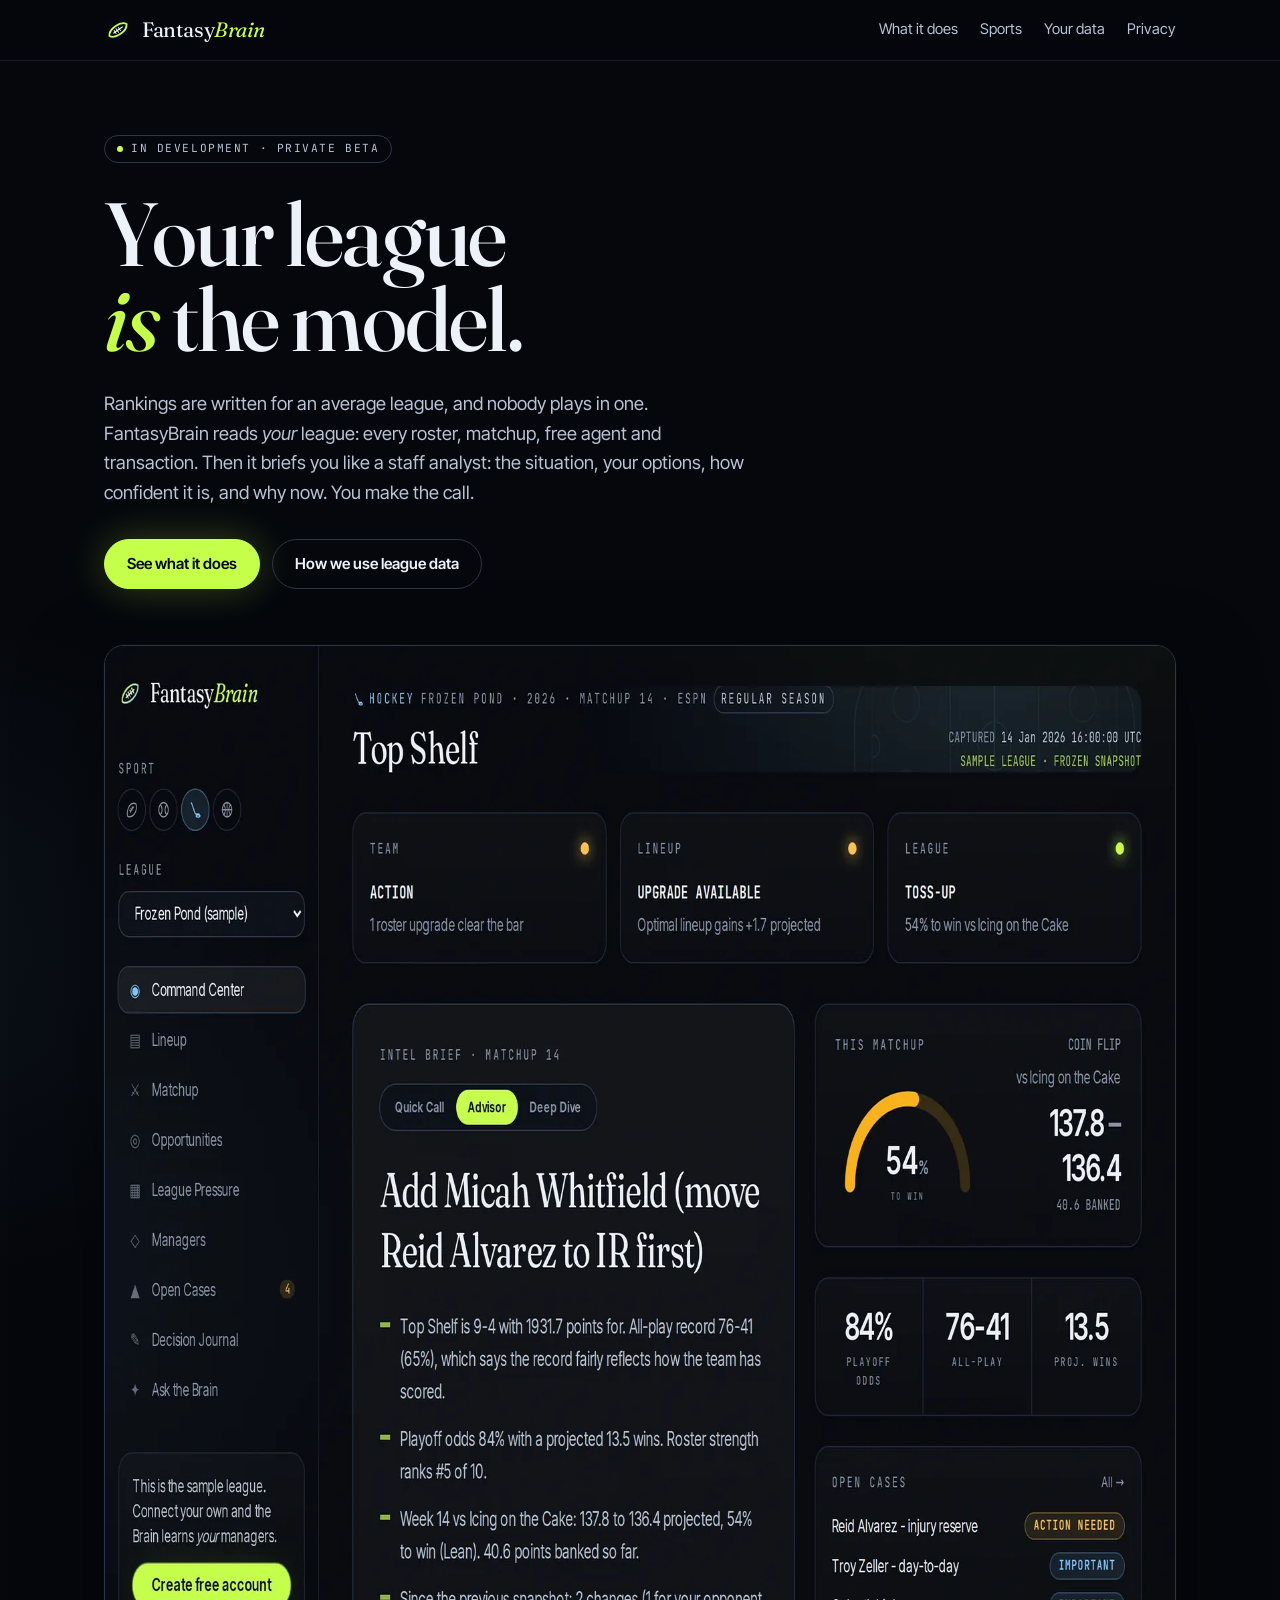
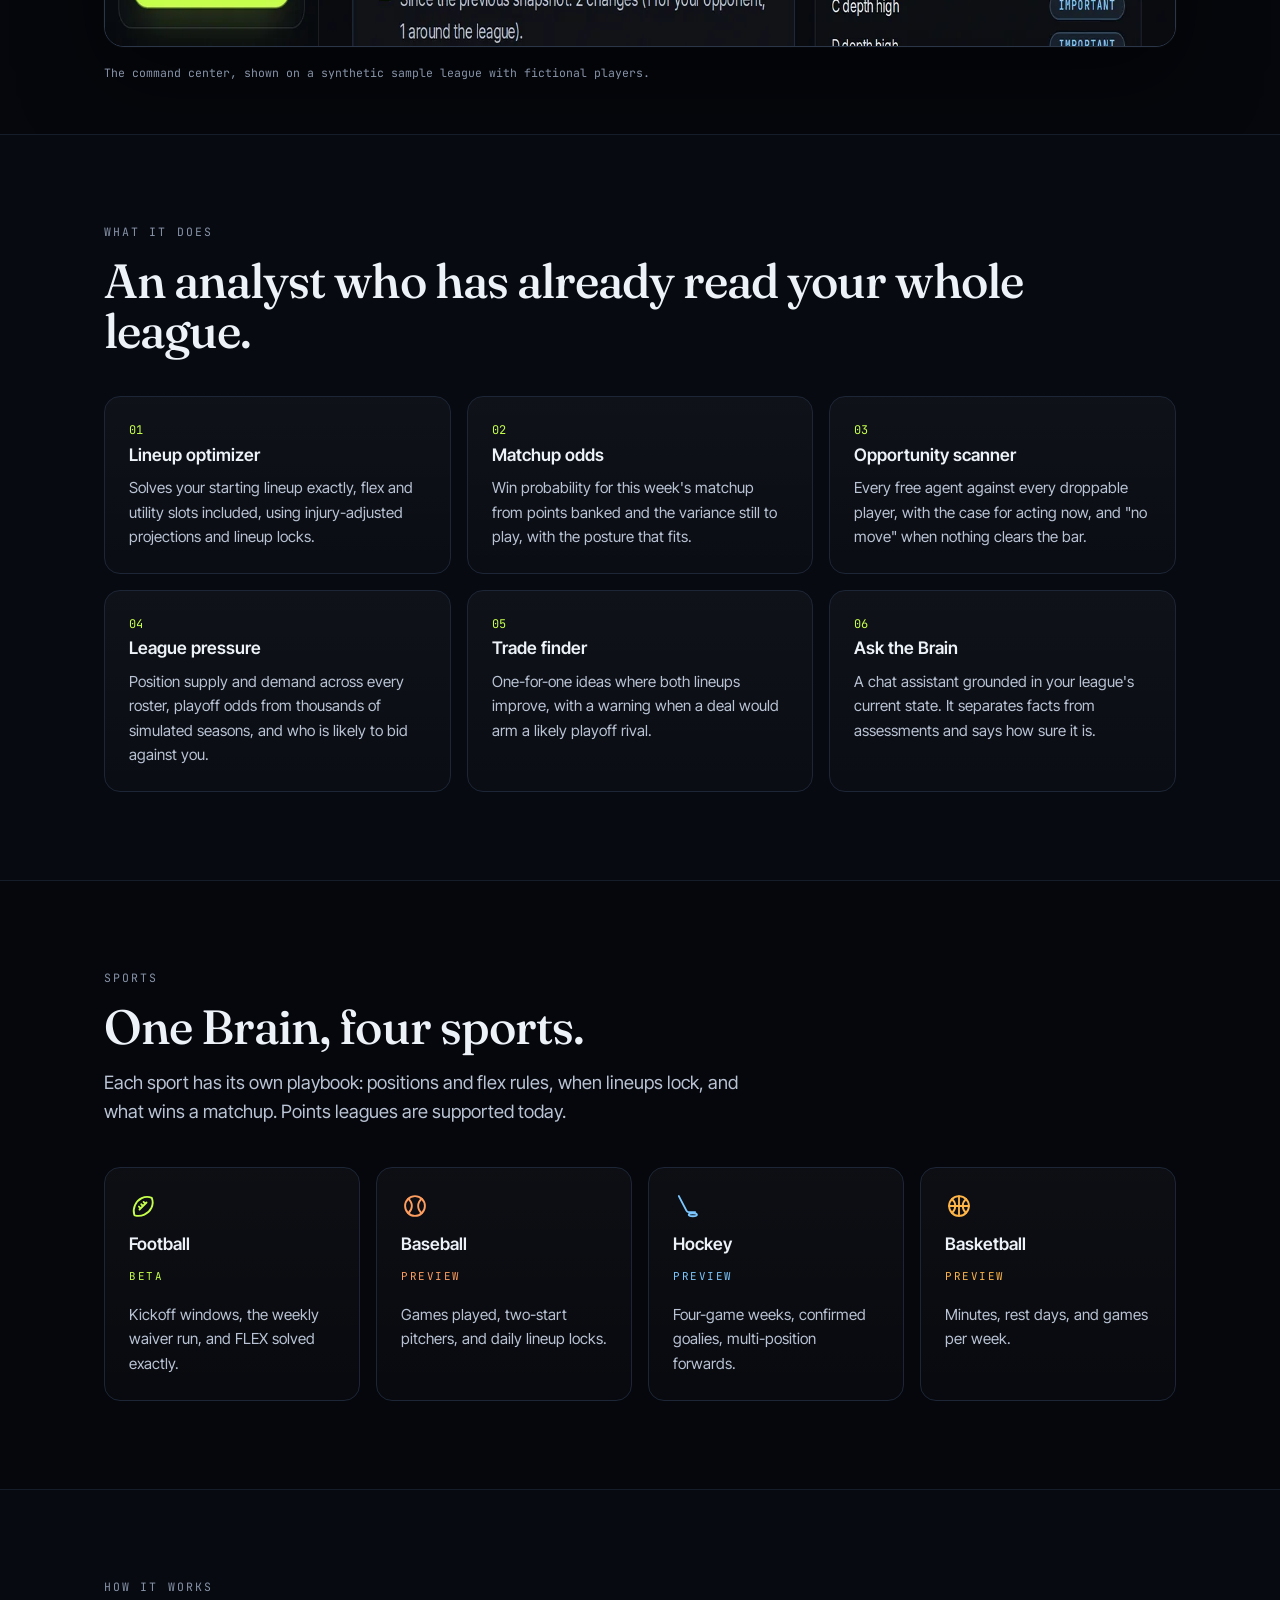
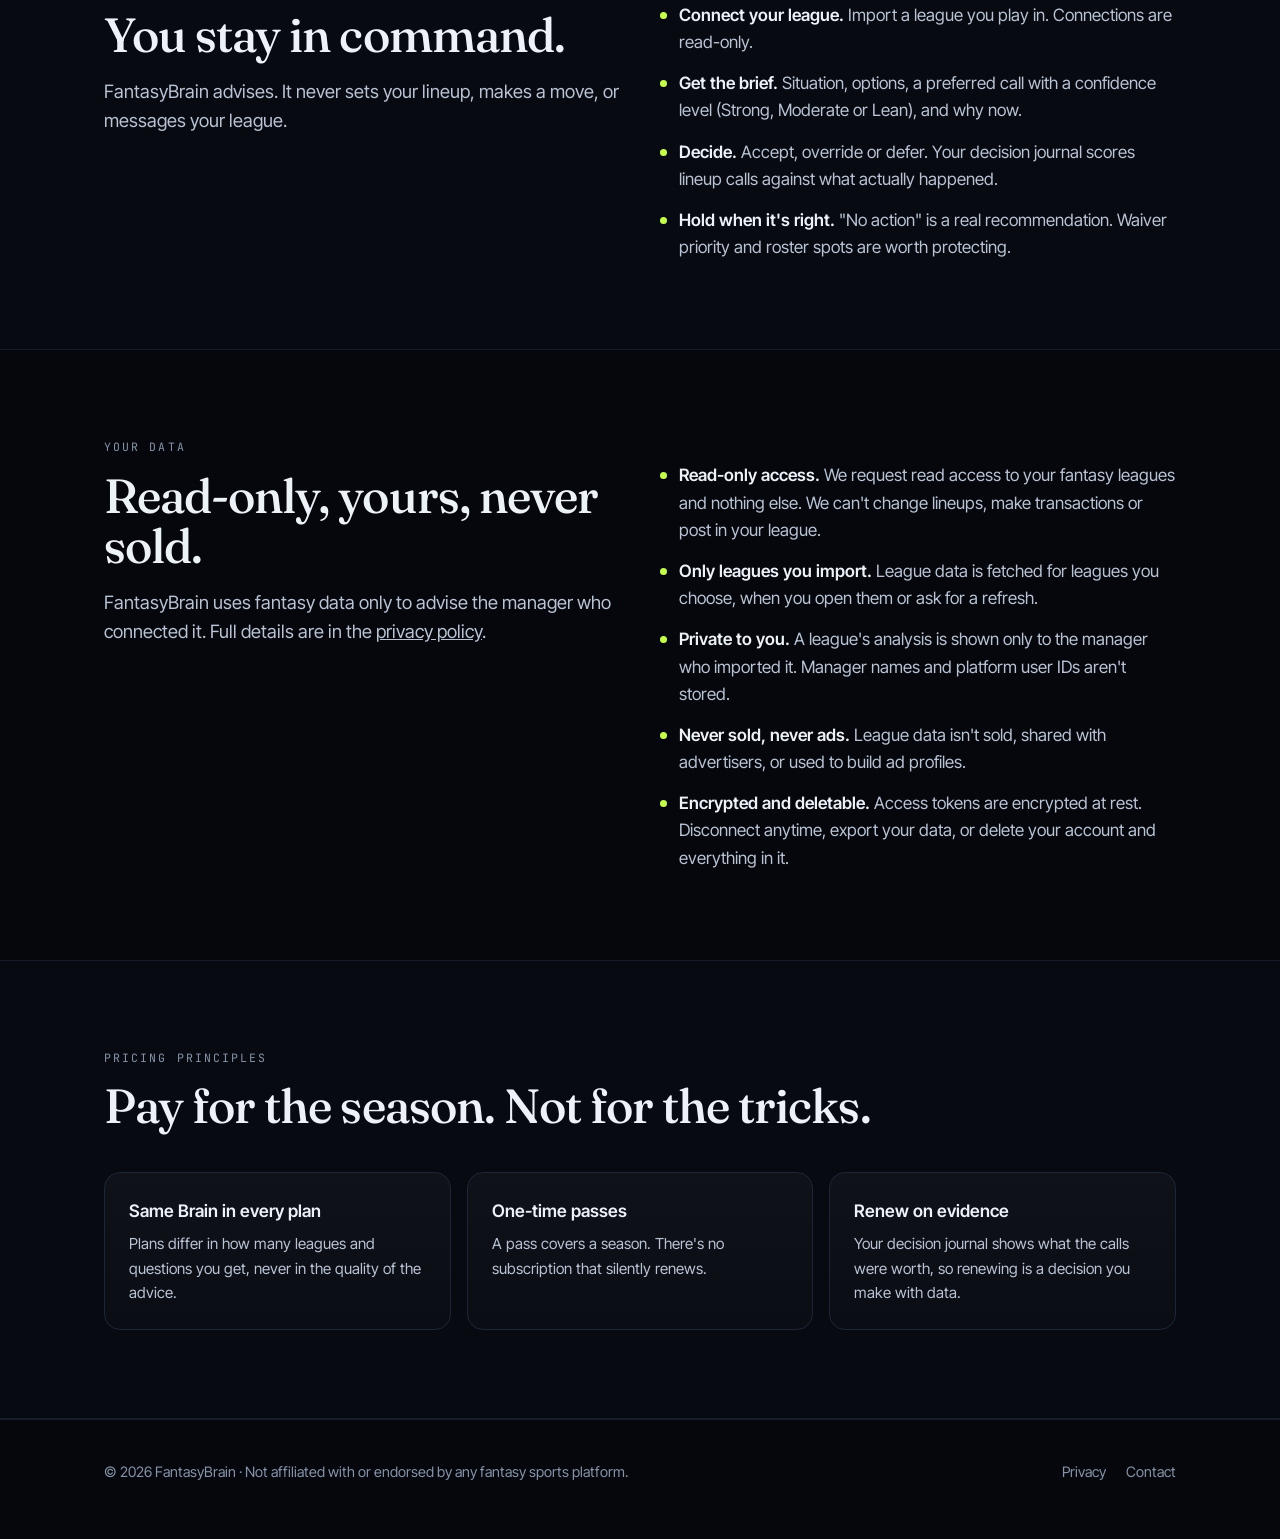
==== index.html @ 8233f957 "Publish the FantasyBrain landing site" ====
<!doctype html>
<html lang="en">
  <head>
    <meta charset="utf-8" />
    <meta name="viewport" content="width=device-width, initial-scale=1" />
    <title>FantasyBrain · League intelligence for fantasy managers</title>
    <meta
      name="description"
      content="FantasyBrain is an analyst for your own fantasy league. It reads your league's rosters, matchups and free agents, then briefs you: lineup calls, win probability, waiver and trade ideas. You make every decision."
    />
    <meta property="og:title" content="FantasyBrain · Your league is the model" />
    <meta property="og:description" content="League intelligence for fantasy football, baseball, hockey and basketball managers." />
    <meta property="og:type" content="website" />
    <meta property="og:image" content="assets/war-room.jpg" />
    <meta name="theme-color" content="#05070c" />
    <link rel="icon" href="favicon.svg" type="image/svg+xml" />
    <link rel="preconnect" href="https://fonts.googleapis.com" />
    <link rel="preconnect" href="https://fonts.gstatic.com" crossorigin />
    <link
      href="https://fonts.googleapis.com/css2?family=Fraunces:ital,opsz,wght@0,9..144,400..600;1,9..144,400..600&family=Inter+Tight:wght@400;500;600&family=JetBrains+Mono:wght@400;500&display=swap"
      rel="stylesheet"
    />
    <link rel="stylesheet" href="styles.css" />
  </head>
  <body>
    <header class="nav">
      <div class="wrap">
        <a class="brand" href="./" aria-label="FantasyBrain home">
          <img src="favicon.svg" width="28" height="28" alt="" />
          <span>Fantasy<em>Brain</em></span>
        </a>
        <nav class="nav-links" aria-label="Sections">
          <a class="optional" href="#what">What it does</a>
          <a class="optional" href="#sports">Sports</a>
          <a href="#data">Your data</a>
          <a href="privacy.html">Privacy</a>
        </nav>
      </div>
    </header>

    <main id="main">
      <section class="hero">
        <div class="wrap">
          <span class="pill"><span class="dot"></span>In development · private beta</span>
          <h1 style="margin-top: 28px">
            Your league<br />
            <span class="accent">is</span> the model.
          </h1>
          <p class="lede" style="margin-top: 28px">
            Rankings are written for an average league, and nobody plays in one. FantasyBrain reads <em>your</em> league: every roster, matchup, free
            agent and transaction. Then it briefs you like a staff analyst: the situation, your options, how confident it is, and why now. You make the
            call.
          </p>
          <div class="actions">
            <a class="btn btn-primary" href="#what">See what it does</a>
            <a class="btn" href="#data">How we use league data</a>
          </div>
          <figure class="shot" style="margin-left: 0; margin-right: 0">
            <picture>
              <source srcset="assets/war-room.webp" type="image/webp" />
              <img
                src="assets/war-room.jpg"
                width="1600"
                height="1000"
                alt="The FantasyBrain command center for a sample hockey league: a recommended roster move, a 54% win probability for this matchup, playoff odds and open injury cases."
                loading="eager"
              />
            </picture>
          </figure>
          <p class="caption">The command center, shown on a synthetic sample league with fictional players.</p>
        </div>
      </section>

      <section id="what" class="band">
        <div class="wrap">
          <div class="eyebrow">What it does</div>
          <h2 style="margin-top: 14px">An analyst who has already read your whole league.</h2>
          <div class="grid grid-3">
            <div class="card">
              <div class="num">01</div>
              <h3>Lineup optimizer</h3>
              <p>Solves your starting lineup exactly, flex and utility slots included, using injury-adjusted projections and lineup locks.</p>
            </div>
            <div class="card">
              <div class="num">02</div>
              <h3>Matchup odds</h3>
              <p>Win probability for this week's matchup from points banked and the variance still to play, with the posture that fits.</p>
            </div>
            <div class="card">
              <div class="num">03</div>
              <h3>Opportunity scanner</h3>
              <p>Every free agent against every droppable player, with the case for acting now, and "no move" when nothing clears the bar.</p>
            </div>
            <div class="card">
              <div class="num">04</div>
              <h3>League pressure</h3>
              <p>Position supply and demand across every roster, playoff odds from thousands of simulated seasons, and who is likely to bid against you.</p>
            </div>
            <div class="card">
              <div class="num">05</div>
              <h3>Trade finder</h3>
              <p>One-for-one ideas where both lineups improve, with a warning when a deal would arm a likely playoff rival.</p>
            </div>
            <div class="card">
              <div class="num">06</div>
              <h3>Ask the Brain</h3>
              <p>A chat assistant grounded in your league's current state. It separates facts from assessments and says how sure it is.</p>
            </div>
          </div>
        </div>
      </section>

      <section id="sports">
        <div class="wrap">
          <div class="eyebrow">Sports</div>
          <h2 style="margin-top: 14px">One Brain, four sports.</h2>
          <p class="lede" style="margin-top: 16px">
            Each sport has its own playbook: positions and flex rules, when lineups lock, and what wins a matchup. Points leagues are supported today.
          </p>
          <div class="grid grid-4">
            <div class="card sport" style="color: var(--signal)">
              <svg viewBox="0 0 24 24" aria-hidden="true" fill="none" stroke="currentColor" stroke-width="1.6" stroke-linecap="round" stroke-linejoin="round">
                <path d="M4.5 19.5c-1.6-5.4 1.2-11.7 6.4-14.2 2.7-1.3 5.9-1.4 8.6-.3 1.1 2.7 1 5.9-.3 8.6-2.5 5.2-8.8 8-14.2 6.4Z" />
                <path d="m9 15 6-6M10.5 10.5l1.5 1.5M12.5 8.5l1.5 1.5M8.5 12.5l1.5 1.5" />
              </svg>
              <h3 style="color: var(--paper)">Football</h3>
              <span class="status">Beta</span>
              <p>Kickoff windows, the weekly waiver run, and FLEX solved exactly.</p>
            </div>
            <div class="card sport" style="color: var(--clay)">
              <svg viewBox="0 0 24 24" aria-hidden="true" fill="none" stroke="currentColor" stroke-width="1.6" stroke-linecap="round" stroke-linejoin="round">
                <circle cx="12" cy="12" r="8.5" />
                <path d="M6.2 5.8c2 1.7 3.1 3.8 3.1 6.2s-1.1 4.5-3.1 6.2M17.8 5.8c-2 1.7-3.1 3.8-3.1 6.2s1.1 4.5 3.1 6.2" />
              </svg>
              <h3 style="color: var(--paper)">Baseball</h3>
              <span class="status">Preview</span>
              <p>Games played, two-start pitchers, and daily lineup locks.</p>
            </div>
            <div class="card sport" style="color: var(--ice)">
              <svg viewBox="0 0 24 24" aria-hidden="true" fill="none" stroke="currentColor" stroke-width="1.6" stroke-linecap="round" stroke-linejoin="round">
                <path d="M5 3.5 11.5 16c.4.8 1.2 1.2 2 1.2H19" />
                <ellipse cx="17" cy="19.5" rx="3.5" ry="1.3" />
              </svg>
              <h3 style="color: var(--paper)">Hockey</h3>
              <span class="status">Preview</span>
              <p>Four-game weeks, confirmed goalies, multi-position forwards.</p>
            </div>
            <div class="card sport" style="color: var(--hardwood)">
              <svg viewBox="0 0 24 24" aria-hidden="true" fill="none" stroke="currentColor" stroke-width="1.6" stroke-linecap="round" stroke-linejoin="round">
                <circle cx="12" cy="12" r="8.5" />
                <path d="M3.5 12h17M12 3.5v17M6 6c1.8 1.6 2.8 3.7 2.8 6S7.8 16.4 6 18M18 6c-1.8 1.6-2.8 3.7-2.8 6s1 4.4 2.8 6" />
              </svg>
              <h3 style="color: var(--paper)">Basketball</h3>
              <span class="status">Preview</span>
              <p>Minutes, rest days, and games per week.</p>
            </div>
          </div>
        </div>
      </section>

      <section class="band">
        <div class="wrap split">
          <div>
            <div class="eyebrow">How it works</div>
            <h2 style="margin-top: 14px">You stay in command.</h2>
            <p class="lede" style="margin-top: 16px">FantasyBrain advises. It never sets your lineup, makes a move, or messages your league.</p>
          </div>
          <ul class="checks">
            <li><span><strong>Connect your league.</strong> Import a league you play in. Connections are read-only.</span></li>
            <li><span><strong>Get the brief.</strong> Situation, options, a preferred call with a confidence level (Strong, Moderate or Lean), and why now.</span></li>
            <li><span><strong>Decide.</strong> Accept, override or defer. Your decision journal scores lineup calls against what actually happened.</span></li>
            <li><span><strong>Hold when it's right.</strong> "No action" is a real recommendation. Waiver priority and roster spots are worth protecting.</span></li>
          </ul>
        </div>
      </section>

      <section id="data">
        <div class="wrap split">
          <div>
            <div class="eyebrow">Your data</div>
            <h2 style="margin-top: 14px">Read-only, yours, never sold.</h2>
            <p class="lede" style="margin-top: 16px">
              FantasyBrain uses fantasy data only to advise the manager who connected it. Full details are in the <a href="privacy.html">privacy policy</a>.
            </p>
          </div>
          <ul class="checks">
            <li>
              <span><strong>Read-only access.</strong> We request read access to your fantasy leagues and nothing else. We can't change lineups, make transactions or post in your league.</span>
            </li>
            <li><span><strong>Only leagues you import.</strong> League data is fetched for leagues you choose, when you open them or ask for a refresh.</span></li>
            <li><span><strong>Private to you.</strong> A league's analysis is shown only to the manager who imported it. Manager names and platform user IDs aren't stored.</span></li>
            <li><span><strong>Never sold, never ads.</strong> League data isn't sold, shared with advertisers, or used to build ad profiles.</span></li>
            <li><span><strong>Encrypted and deletable.</strong> Access tokens are encrypted at rest. Disconnect anytime, export your data, or delete your account and everything in it.</span></li>
          </ul>
        </div>
      </section>

      <section class="band">
        <div class="wrap">
          <div class="eyebrow">Pricing principles</div>
          <h2 style="margin-top: 14px">Pay for the season. Not for the tricks.</h2>
          <div class="grid grid-3">
            <div class="card">
              <h3>Same Brain in every plan</h3>
              <p>Plans differ in how many leagues and questions you get, never in the quality of the advice.</p>
            </div>
            <div class="card">
              <h3>One-time passes</h3>
              <p>A pass covers a season. There's no subscription that silently renews.</p>
            </div>
            <div class="card">
              <h3>Renew on evidence</h3>
              <p>Your decision journal shows what the calls were worth, so renewing is a decision you make with data.</p>
            </div>
          </div>
        </div>
      </section>
    </main>

    <footer>
      <div class="wrap">
        <span>© 2026 FantasyBrain · Not affiliated with or endorsed by any fantasy sports platform.</span>
        <nav aria-label="Footer">
          <a href="privacy.html">Privacy</a>
          <a href="https://github.com/fantasybrainproject">Contact</a>
        </nav>
      </div>
    </footer>
  </body>
</html>
---- styles.css ----
:root {
  --ink-950: #05070c;
  --ink-900: #0a0e16;
  --ink-800: #131a27;
  --line: #1d2636;
  --line-strong: #2b3649;
  --fog: #8793a8;
  --mist: #b9c3d4;
  --paper: #edf1f8;
  --signal: #c6ff4a;
  --ice: #7cc7ff;
  --clay: #ff9e5e;
  --hardwood: #ffb547;
  --display: "Fraunces", ui-serif, Georgia, serif;
  --sans: "Inter Tight", ui-sans-serif, system-ui, sans-serif;
  --mono: "JetBrains Mono", ui-monospace, SFMono-Regular, monospace;
  color-scheme: dark;
}

* {
  box-sizing: border-box;
}

html {
  scroll-behavior: smooth;
}

body {
  margin: 0;
  background: var(--ink-950);
  color: var(--paper);
  font-family: var(--sans);
  font-size: 17px;
  line-height: 1.6;
  -webkit-font-smoothing: antialiased;
  background-image:
    radial-gradient(60rem 40rem at 85% -10%, rgb(198 255 74 / 0.07), transparent 60%),
    radial-gradient(50rem 36rem at -10% 20%, rgb(124 199 255 / 0.06), transparent 60%);
  background-repeat: no-repeat;
}

a {
  color: inherit;
}

img {
  max-width: 100%;
  display: block;
}

.wrap {
  max-width: 1120px;
  margin: 0 auto;
  padding: 0 16px;
}

@media (min-width: 640px) {
  .wrap {
    padding: 0 24px;
  }
}

/* Nav */
.nav {
  position: sticky;
  top: 0;
  z-index: 10;
  background: rgb(5 7 12 / 0.75);
  backdrop-filter: blur(14px);
  border-bottom: 1px solid rgb(29 38 54 / 0.7);
}
.nav .wrap {
  display: flex;
  align-items: center;
  justify-content: space-between;
  gap: 16px;
  height: 60px;
}
.brand {
  display: flex;
  align-items: center;
  gap: 10px;
  text-decoration: none;
  font-family: var(--display);
  font-size: 1.3rem;
  letter-spacing: -0.02em;
}
.brand em {
  color: var(--signal);
}
.nav-links {
  display: flex;
  gap: 22px;
  font-size: 0.92rem;
  color: var(--mist);
}
.nav-links a {
  text-decoration: none;
}
.nav-links a:hover {
  color: var(--paper);
}
@media (max-width: 640px) {
  .nav-links .optional {
    display: none;
  }
}

/* Type */
.eyebrow {
  font-family: var(--mono);
  font-size: 0.72rem;
  letter-spacing: 0.18em;
  text-transform: uppercase;
  color: var(--fog);
}
h1,
h2,
h3 {
  font-family: var(--display);
  font-weight: 500;
  letter-spacing: -0.02em;
  margin: 0;
}
h1 {
  font-size: clamp(2.8rem, 8vw, 5.6rem);
  line-height: 0.95;
}
h2 {
  font-size: clamp(2rem, 4.5vw, 3rem);
  line-height: 1.05;
}
h3 {
  font-family: var(--sans);
  font-weight: 600;
  font-size: 1.08rem;
  letter-spacing: 0;
}
.accent {
  font-style: italic;
  color: var(--signal);
}
.lede {
  color: var(--mist);
  font-size: 1.15rem;
  max-width: 40rem;
}
.muted {
  color: var(--fog);
}

/* Buttons */
.btn {
  display: inline-flex;
  align-items: center;
  gap: 8px;
  border-radius: 999px;
  padding: 12px 22px;
  font-weight: 600;
  font-size: 0.95rem;
  text-decoration: none;
  border: 1px solid var(--line-strong);
  transition: border-color 0.2s, transform 0.2s;
}
.btn:hover {
  border-color: var(--fog);
}
.btn-primary {
  background: var(--signal);
  color: var(--ink-950);
  border-color: var(--signal);
  box-shadow: 0 0 40px rgb(198 255 74 / 0.25);
}
.btn-primary:hover {
  transform: translateY(-1px);
  border-color: var(--signal);
}

/* Sections */
section {
  padding: 88px 0;
}
.hero {
  padding: 72px 0 40px;
}
.hero .actions {
  display: flex;
  flex-wrap: wrap;
  gap: 12px;
  margin-top: 32px;
}
.pill {
  display: inline-flex;
  align-items: center;
  gap: 8px;
  border-radius: 999px;
  padding: 4px 12px;
  border: 1px solid var(--line-strong);
  font-family: var(--mono);
  font-size: 0.7rem;
  letter-spacing: 0.14em;
  text-transform: uppercase;
  color: var(--mist);
}
.pill .dot {
  width: 6px;
  height: 6px;
  border-radius: 50%;
  background: var(--signal);
}
.shot {
  margin-top: 56px;
  border-radius: 20px;
  border: 1px solid var(--line-strong);
  overflow: hidden;
  box-shadow: 0 30px 80px rgb(0 0 0 / 0.5), 0 0 0 1px rgb(255 255 255 / 0.02);
}
.caption {
  margin-top: 12px;
  font-family: var(--mono);
  font-size: 0.72rem;
  color: var(--fog);
}
.band {
  border-top: 1px solid rgb(29 38 54 / 0.7);
  border-bottom: 1px solid rgb(29 38 54 / 0.7);
  background: rgb(10 14 22 / 0.5);
}
.grid {
  display: grid;
  gap: 16px;
  margin-top: 40px;
}
@media (min-width: 720px) {
  .grid-2 {
    grid-template-columns: repeat(2, 1fr);
  }
  .grid-3 {
    grid-template-columns: repeat(3, 1fr);
  }
  .grid-4 {
    grid-template-columns: repeat(4, 1fr);
  }
}
.card {
  background: linear-gradient(180deg, rgb(255 255 255 / 0.03), rgb(255 255 255 / 0.01));
  border: 1px solid var(--line);
  border-radius: 16px;
  padding: 24px;
}
.card p {
  margin: 8px 0 0;
  color: var(--mist);
  font-size: 0.95rem;
}
.card .num {
  font-family: var(--mono);
  font-size: 0.75rem;
  color: var(--signal);
}
.sport {
  display: flex;
  flex-direction: column;
  gap: 10px;
}
.sport svg {
  width: 28px;
  height: 28px;
}
.sport .status {
  font-family: var(--mono);
  font-size: 0.68rem;
  letter-spacing: 0.14em;
  text-transform: uppercase;
}
.steps {
  counter-reset: step;
}
.split {
  display: grid;
  gap: 40px;
}
@media (min-width: 900px) {
  .split {
    grid-template-columns: 1fr 1fr;
    align-items: start;
  }
}
.checks {
  list-style: none;
  padding: 0;
  margin: 24px 0 0;
  display: grid;
  gap: 14px;
}
.checks li {
  display: flex;
  gap: 12px;
  color: var(--mist);
}
.checks li::before {
  content: "";
  flex: none;
  width: 7px;
  height: 7px;
  margin-top: 10px;
  border-radius: 50%;
  background: var(--signal);
}
.checks strong {
  color: var(--paper);
  font-weight: 600;
}

/* Footer */
footer {
  border-top: 1px solid rgb(29 38 54 / 0.7);
  padding: 40px 0 56px;
  color: var(--fog);
  font-size: 0.9rem;
}
footer .wrap {
  display: flex;
  flex-wrap: wrap;
  gap: 16px 32px;
  justify-content: space-between;
}
footer nav {
  display: flex;
  gap: 20px;
}
footer a {
  text-decoration: none;
}
footer a:hover {
  color: var(--paper);
}

/* Long-form pages */
.prose {
  max-width: 44rem;
  padding: 64px 0 88px;
}
.prose h1 {
  font-size: clamp(2.4rem, 6vw, 3.6rem);
}
.prose h2 {
  font-size: 1.5rem;
  margin-top: 40px;
}
.prose p,
.prose li {
  color: var(--mist);
}
.prose strong {
  color: var(--paper);
}

:focus-visible {
  outline: 2px solid var(--signal);
  outline-offset: 3px;
  border-radius: 6px;
}

@media (prefers-reduced-motion: reduce) {
  html {
    scroll-behavior: auto;
  }
  .btn {
    transition: none;
  }
}
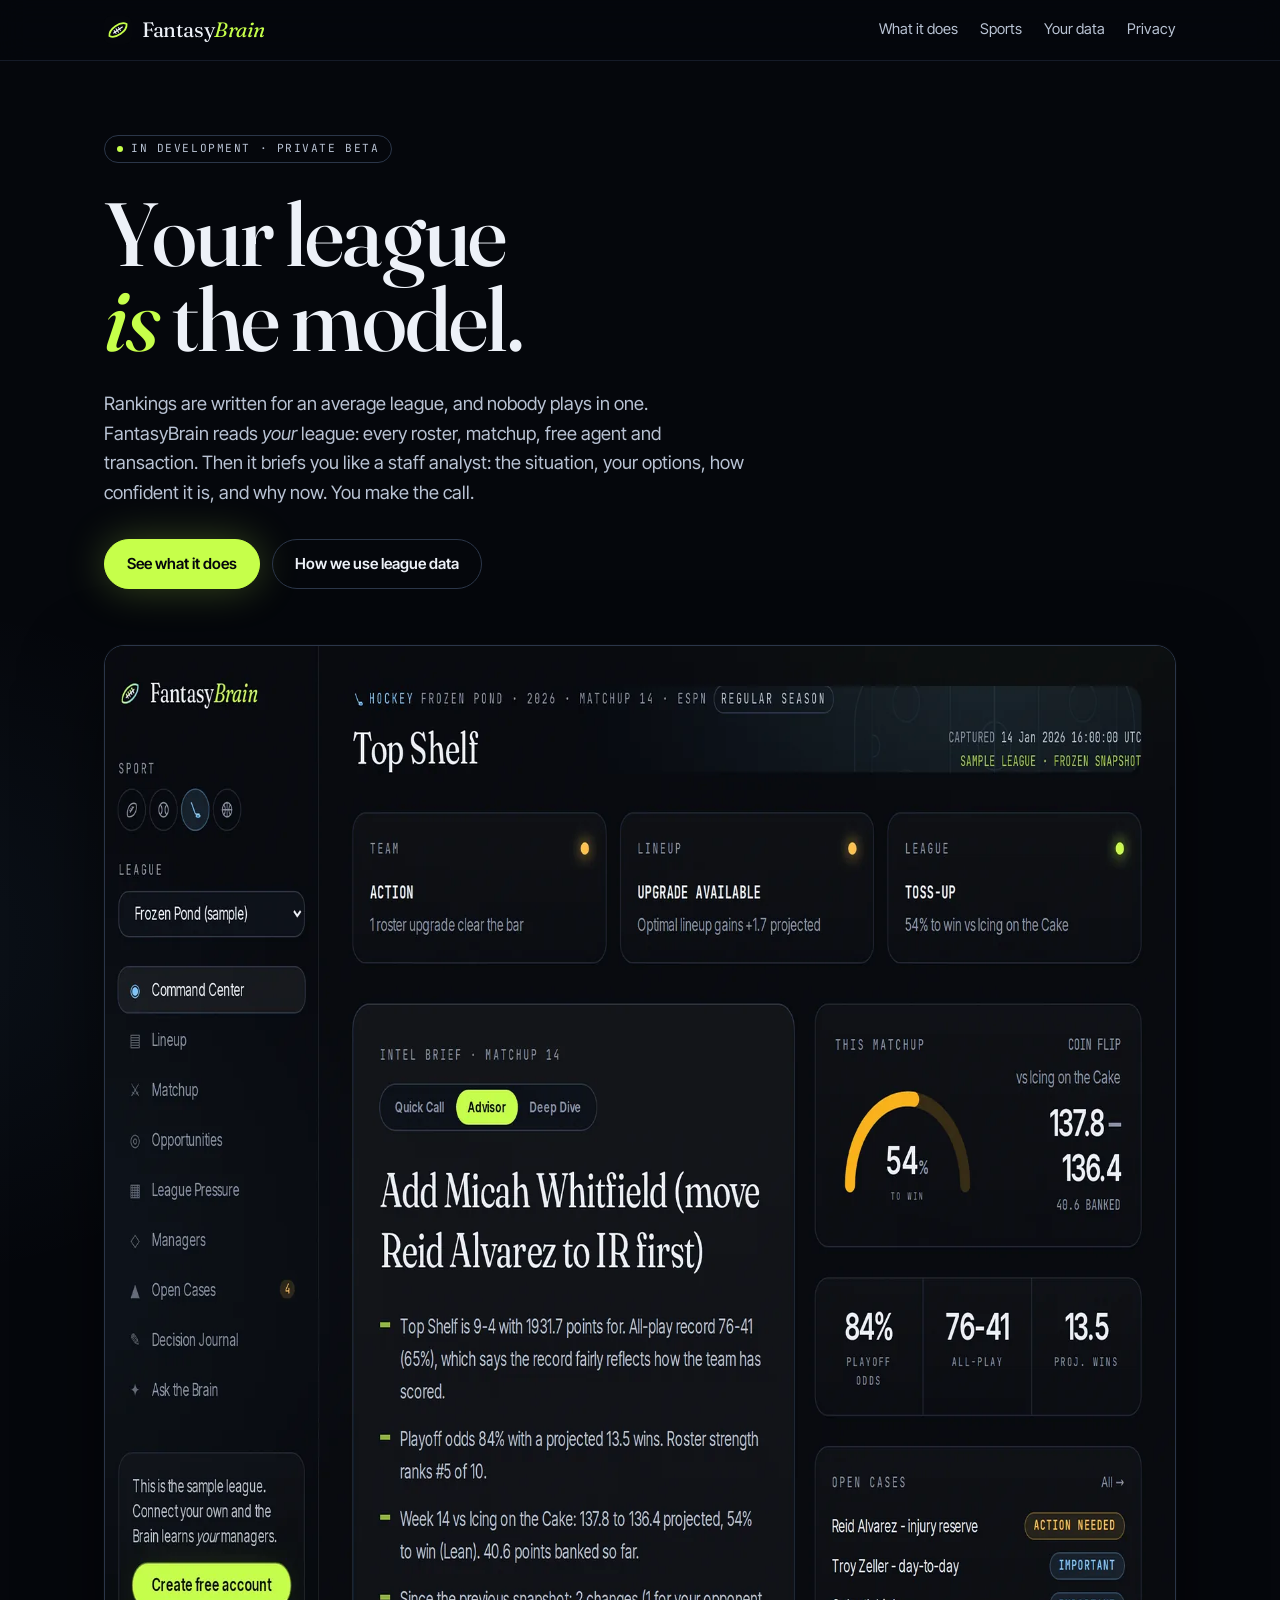
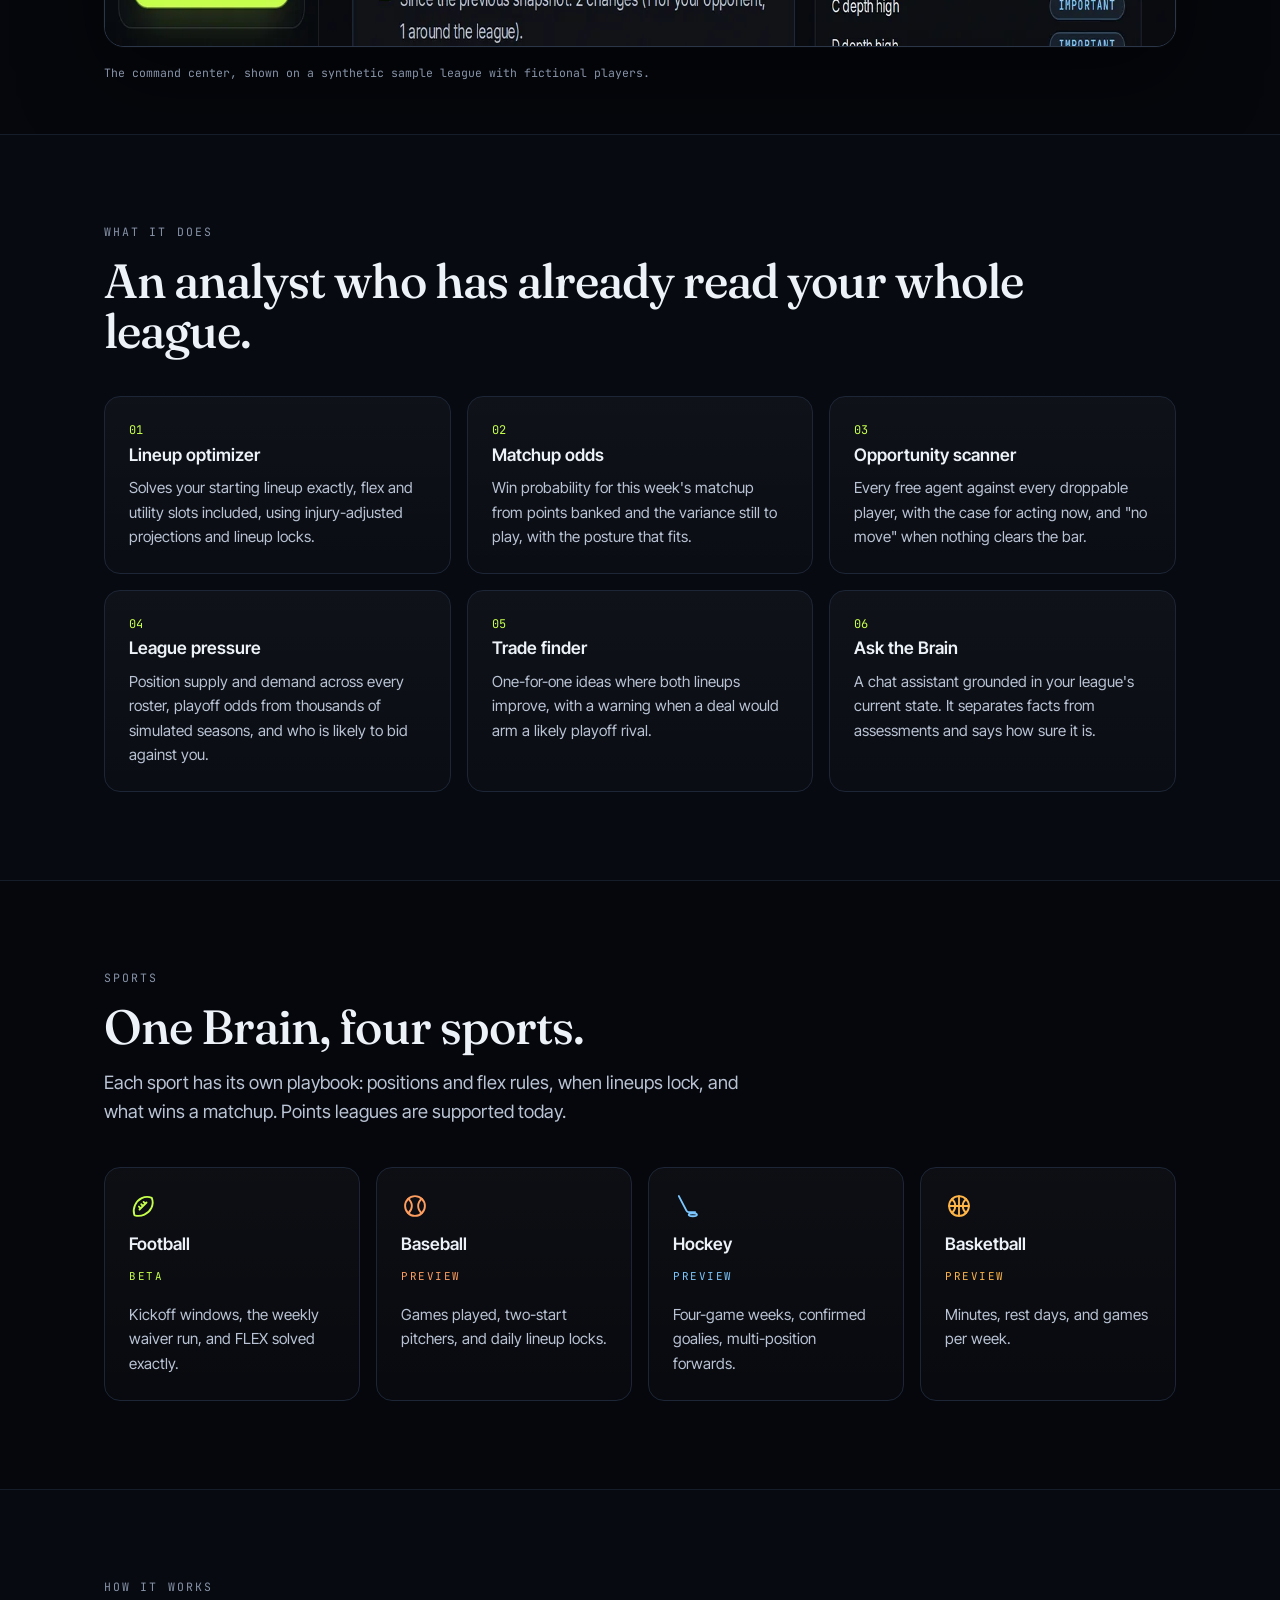
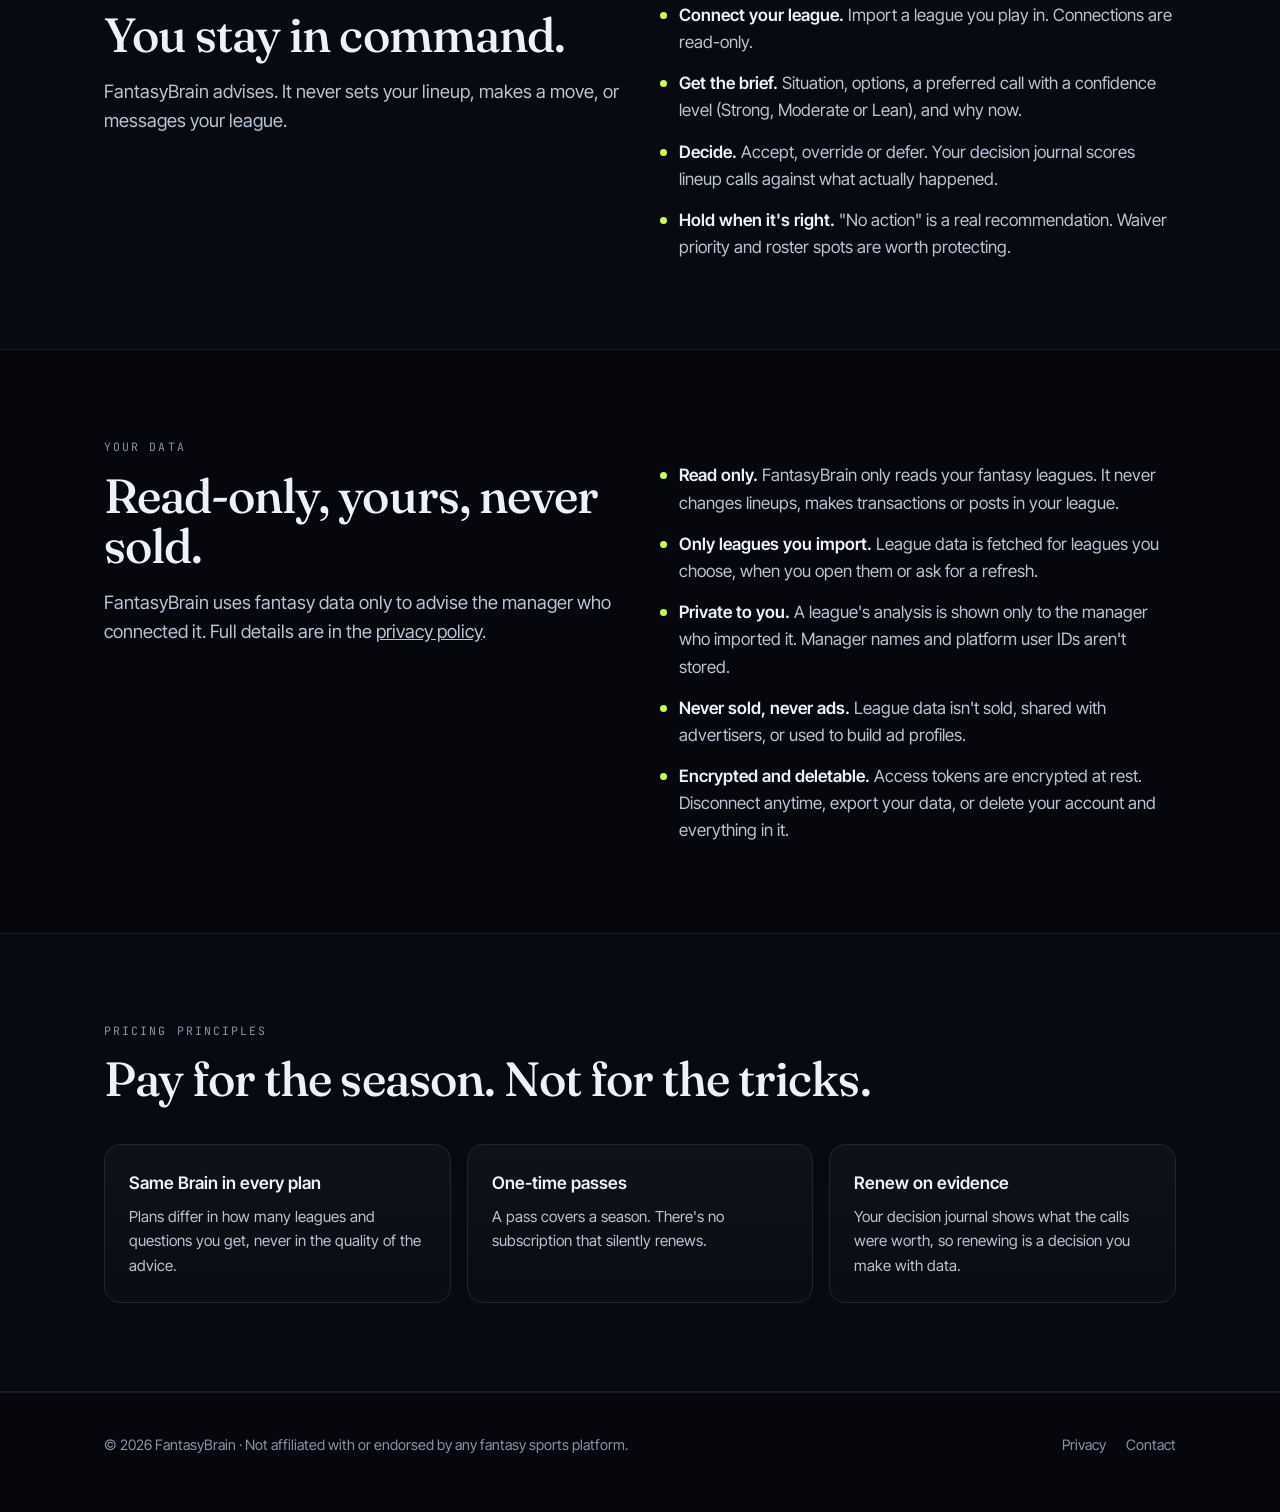
==== commit 1f261db1: "Cover ESPN sign-in cookies in the privacy policy" ====
--- a/index.html
+++ b/index.html
@@ -185,7 +185,7 @@
           </div>
           <ul class="checks">
             <li>
-              <span><strong>Read-only access.</strong> We request read access to your fantasy leagues and nothing else. We can't change lineups, make transactions or post in your league.</span>
+              <span><strong>Read only.</strong> FantasyBrain only reads your fantasy leagues. It never changes lineups, makes transactions or posts in your league.</span>
             </li>
             <li><span><strong>Only leagues you import.</strong> League data is fetched for leagues you choose, when you open them or ask for a refresh.</span></li>
             <li><span><strong>Private to you.</strong> A league's analysis is shown only to the manager who imported it. Manager names and platform user IDs aren't stored.</span></li>
